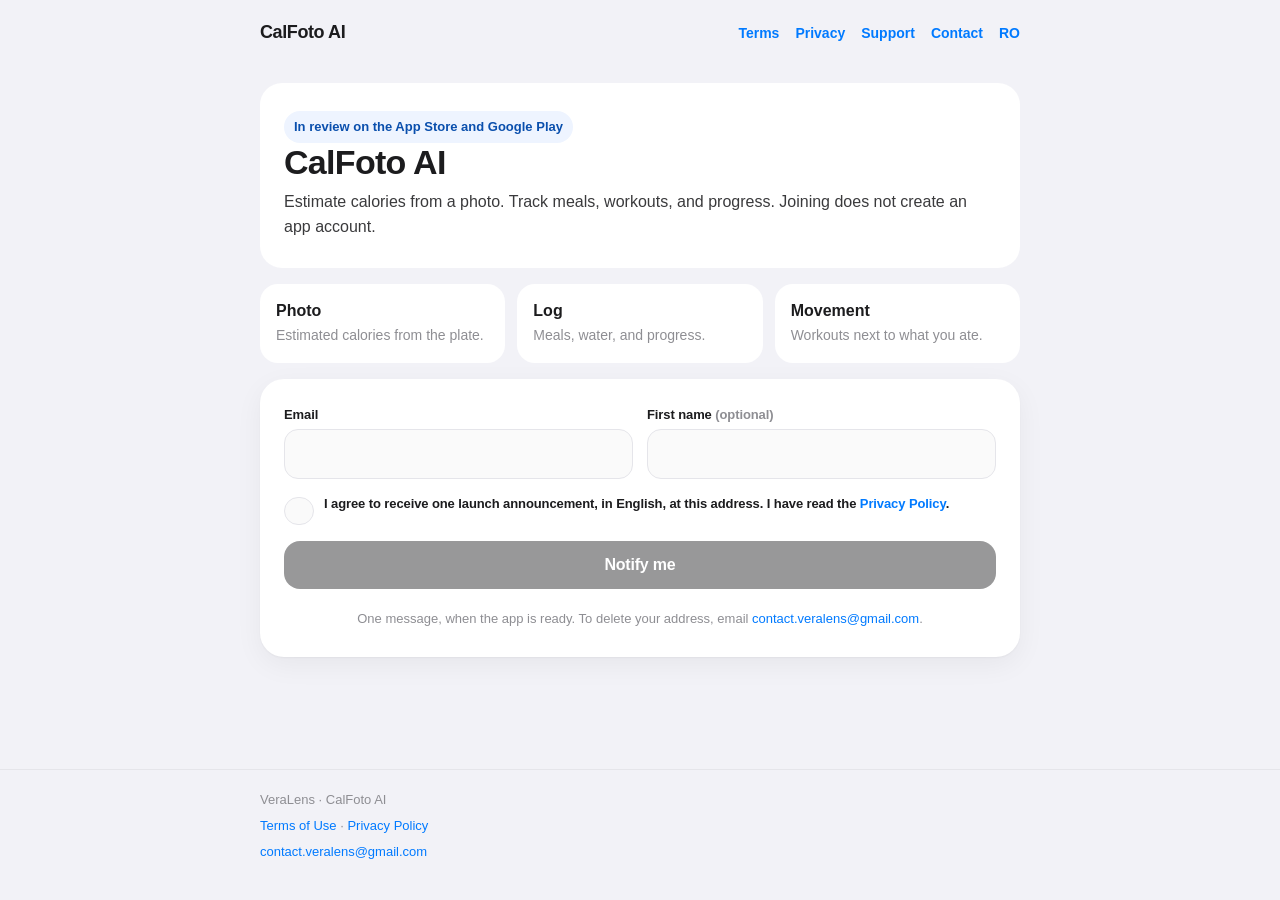
==== en/index.html @ f9f97021 "Add a free bilingual waiting list while the apps are in review. Co-authored-by: Cursor <cursoragent@" ====
<!DOCTYPE html>
<html lang="en">
  <head>
    <meta charset="UTF-8" />
    <meta name="viewport" content="width=device-width, initial-scale=1" />
    <title>CalFoto AI — waiting list</title>
    <meta
      name="description"
      content="Join the list to hear when CalFoto AI is available on the App Store and Google Play. The announcement is sent in English."
    />
    <link rel="canonical" href="https://veralens1.github.io/calfoto-ai/en/" />
    <link rel="alternate" hreflang="en" href="https://veralens1.github.io/calfoto-ai/en/" />
    <link rel="alternate" hreflang="ro" href="https://veralens1.github.io/calfoto-ai/ro/" />
    <link rel="stylesheet" href="../styles.css?v=9" />
  </head>
  <body>
    <div class="wrap">
      <header class="site-header">
        <a class="brand" href="./">CalFoto AI</a>
        <nav>
          <a href="../terms.html">Terms</a>
          <a href="../privacy.html">Privacy</a>
          <a href="../support.html">Support</a>
          <a href="../contact.html">Contact</a>
          <a href="../ro/" data-lang-switch hreflang="ro">RO</a>
        </nav>
      </header>
    </div>
    <main class="wrap">
      <section class="hero">
        <p class="status-pill">In review on the App Store and Google Play</p>
        <h1>CalFoto AI</h1>
        <p>
          Estimate calories from a photo. Track meals, workouts, and progress.
          Joining does not create an app account.
        </p>
      </section>

      <div class="cards">
        <div class="card">
          <strong>Photo</strong>
          <span>Estimated calories from the plate.</span>
        </div>
        <div class="card">
          <strong>Log</strong>
          <span>Meals, water, and progress.</span>
        </div>
        <div class="card">
          <strong>Movement</strong>
          <span>Workouts next to what you ate.</span>
        </div>
      </div>

      <form class="contact-form waitlist-form" data-waitlist data-locale="en" novalidate>
        <div data-banner role="status" hidden></div>
        <div class="contact-grid">
          <div class="field">
            <label for="email">Email</label>
            <input id="email" name="email" type="email" autocomplete="email" required maxlength="254" />
          </div>
          <div class="field">
            <label for="first_name">First name <span class="optional">(optional)</span></label>
            <input id="first_name" name="first_name" type="text" autocomplete="given-name" maxlength="80" />
          </div>
          <div class="field field-full">
            <label class="consent">
              <input name="consent" type="checkbox" required />
              <span>
                I agree to receive one launch announcement, in English, at this address.
                I have read the <a href="../privacy.html">Privacy Policy</a>.
              </span>
            </label>
          </div>
          <div class="field field-full">
            <button class="contact-submit" type="submit">Notify me</button>
            <p class="form-note">
              One message, when the app is ready. To delete your address, email
              <a href="mailto:contact.veralens@gmail.com">contact.veralens@gmail.com</a>.
            </p>
          </div>
        </div>
        <div class="hp" aria-hidden="true">
          <label for="website">Website</label>
          <input id="website" name="website" type="text" tabindex="-1" autocomplete="off" />
        </div>
        <input name="source" type="hidden" value="" />
      </form>
    </main>
    <footer class="site-footer">
      <div class="wrap">
        <p>VeraLens · CalFoto AI</p>
        <p><a href="../terms.html">Terms of Use</a> · <a href="../privacy.html">Privacy Policy</a></p>
        <p><a href="mailto:contact.veralens@gmail.com">contact.veralens@gmail.com</a></p>
      </div>
    </footer>
    <script src="../waitlist.js?v=1"></script>
  </body>
</html>
---- styles.css ----
:root {
  color-scheme: light;
  --bg: #f2f2f7;
  --card: #ffffff;
  --text: #1c1c1e;
  --muted: #8e8e93;
  --body: #3a3a3c;
  --link: #007aff;
  --line: #e5e5ea;
}

* { box-sizing: border-box; }

html, body {
  margin: 0;
  background: var(--bg);
  color: var(--text);
  font-family: -apple-system, BlinkMacSystemFont, "SF Pro Text", "Segoe UI", sans-serif;
}

body {
  min-height: 100vh;
  display: flex;
  flex-direction: column;
}

a { color: var(--link); text-decoration: none; }
a:hover { text-decoration: underline; }

.wrap {
  width: min(760px, calc(100% - 36px));
  margin: 0 auto;
}

.site-header {
  display: flex;
  align-items: center;
  justify-content: space-between;
  gap: 16px;
  padding: 22px 0 8px;
}

.brand {
  color: var(--text);
  font-weight: 800;
  letter-spacing: -0.4px;
  font-size: 18px;
  text-decoration: none;
}

nav {
  display: flex;
  flex-wrap: wrap;
  gap: 14px 16px;
  font-size: 14px;
  font-weight: 600;
}

main {
  flex: 1;
  padding: 12px 0 56px;
}

h1 {
  font-size: 32px;
  letter-spacing: -0.7px;
  margin: 28px 0 8px;
}

.updated, .lede {
  color: var(--muted);
  font-size: 15px;
  font-weight: 600;
  margin: 0 0 18px;
}

.lede { font-weight: 500; line-height: 1.5; }

h2 {
  font-size: 18px;
  margin: 28px 0 8px;
  letter-spacing: -0.2px;
}

p, li {
  color: var(--body);
  line-height: 1.55;
  margin: 0 0 12px;
  font-size: 16px;
}

ul { margin: 0 0 12px; padding-left: 20px; }

.hero {
  background: var(--card);
  border-radius: 22px;
  padding: 28px 24px;
  margin-top: 20px;
}

.hero h1 { margin: 0 0 8px; font-size: 34px; }
.hero p { margin: 0; }

.cards {
  display: grid;
  grid-template-columns: repeat(auto-fit, minmax(200px, 1fr));
  gap: 12px;
  margin-top: 16px;
}

.card {
  display: block;
  background: var(--card);
  border-radius: 18px;
  padding: 18px 16px;
  color: var(--text);
  text-decoration: none;
}

.card:hover { text-decoration: none; }
.card strong { display: block; font-size: 16px; margin-bottom: 6px; }
.card span { color: var(--muted); font-size: 14px; line-height: 1.4; }

.site-footer {
  border-top: 1px solid var(--line);
  padding: 20px 0 32px;
  color: var(--muted);
  font-size: 13px;
}

.site-footer p { color: var(--muted); font-size: 13px; margin: 0 0 6px; }

nav a[aria-current="page"] {
  color: var(--text);
  text-decoration: none;
  pointer-events: none;
}

/* Contact page */
.contact-page {
  max-width: 640px;
}

.contact-intro h1 {
  margin-bottom: 10px;
}

.contact-intro .lede {
  margin-bottom: 22px;
}

.contact-card,
.contact-form {
  display: block;
  background: var(--card);
  border-radius: 24px;
  padding: 28px 24px;
  box-shadow: 0 1px 2px rgba(0, 0, 0, 0.04), 0 8px 28px rgba(0, 0, 0, 0.05);
}

.contact-card-label {
  margin: 0 0 8px;
  font-size: 13px;
  font-weight: 650;
  color: var(--muted);
}

.contact-email {
  display: block;
  margin: 0 0 20px;
  font-size: 20px;
  font-weight: 700;
  letter-spacing: -0.3px;
  color: var(--text);
  word-break: break-word;
}

.contact-email:hover {
  color: var(--link);
  text-decoration: none;
}

.contact-grid {
  display: flex;
  flex-direction: column;
  gap: 16px;
}

@media (min-width: 560px) {
  .contact-grid {
    display: grid;
    grid-template-columns: 1fr 1fr;
    gap: 16px 14px;
  }

  .field-full {
    grid-column: 1 / -1;
  }
}

.field {
  display: flex;
  flex-direction: column;
  gap: 7px;
  min-width: 0;
}

.field label {
  font-size: 13px;
  font-weight: 650;
  letter-spacing: -0.1px;
  color: var(--text);
}

.contact-form input,
.contact-form select,
.contact-form textarea {
  display: block;
  width: 100%;
  margin: 0;
  border: 1px solid var(--line);
  border-radius: 14px;
  padding: 13px 14px;
  font: inherit;
  font-size: 16px;
  line-height: 1.35;
  color: var(--text);
  background: #fafafa;
  appearance: none;
  -webkit-appearance: none;
  transition: border-color 0.15s ease, background 0.15s ease, box-shadow 0.15s ease;
}

.contact-form textarea {
  resize: vertical;
  min-height: 160px;
}

.contact-form input::placeholder,
.contact-form textarea::placeholder {
  color: #aeaeb2;
}

.contact-form input:hover,
.contact-form select:hover,
.contact-form textarea:hover {
  background: #fff;
  border-color: #d2d2d7;
}

.contact-form input:focus,
.contact-form select:focus,
.contact-form textarea:focus {
  outline: none;
  background: #fff;
  border-color: var(--link);
  box-shadow: 0 0 0 4px rgba(0, 122, 255, 0.15);
}

.select-wrap {
  position: relative;
}

.select-wrap::after {
  content: "";
  position: absolute;
  right: 16px;
  top: 50%;
  width: 8px;
  height: 8px;
  border-right: 2px solid var(--muted);
  border-bottom: 2px solid var(--muted);
  transform: translateY(-65%) rotate(45deg);
  pointer-events: none;
}

.contact-form select {
  padding-right: 40px;
  cursor: pointer;
  background-image: none;
}

a.contact-submit,
.contact-submit {
  display: block;
  width: 100%;
  margin-top: 0;
  border: 0;
  border-radius: 16px;
  padding: 15px 18px;
  background: var(--text);
  color: #fff;
  font: inherit;
  font-size: 16px;
  font-weight: 700;
  letter-spacing: -0.2px;
  cursor: pointer;
  text-align: center;
  text-decoration: none;
  transition: transform 0.12s ease, opacity 0.12s ease;
  box-sizing: border-box;
}

a.contact-submit:hover,
.contact-submit:hover {
  opacity: 0.92;
  text-decoration: none;
  color: #fff;
}

.contact-submit:disabled {
  opacity: 1;
  cursor: default;
}

.contact-submit.is-sent {
  background: #1b7a45;
}

.contact-submit:active {
  transform: scale(0.985);
}

.contact-secondary {
  display: block;
  width: 100%;
  margin-top: 10px;
  border: 1px solid var(--line);
  border-radius: 16px;
  padding: 14px 18px;
  background: #fff;
  color: var(--text);
  font: inherit;
  font-size: 15px;
  font-weight: 650;
  cursor: pointer;
}

.contact-secondary:hover {
  background: #fafafa;
}

.form-note {
  margin: 14px 0 0;
  font-size: 13px;
  line-height: 1.45;
  color: var(--muted);
  text-align: center;
}

.contact-form .hp {
  position: absolute;
  left: -9999px;
  width: 1px;
  height: 1px;
  opacity: 0;
  pointer-events: none;
}

.sent-banner {
  background: #e8f8ef;
  color: #1b7a45;
  border-radius: 16px;
  padding: 16px 18px;
  font-weight: 600;
  margin: 0 0 18px;
  line-height: 1.45;
}

.sent-banner a {
  color: #1b7a45;
  text-decoration: underline;
}

.error-banner {
  background: #ffecec;
  color: #b42318;
  border-radius: 16px;
  padding: 16px 18px;
  font-weight: 600;
  margin: 0 0 18px;
  line-height: 1.45;
}

.status-pill {
  display: inline-block;
  margin: 0 0 14px;
  padding: 6px 10px;
  border-radius: 999px;
  background: #eef4ff;
  color: #0a4fad;
  font-size: 13px;
  font-weight: 700;
}

.waitlist-form {
  margin-top: 16px;
}

.optional {
  color: var(--muted);
  font-weight: 600;
}

.consent {
  display: flex;
  gap: 10px;
  align-items: flex-start;
  color: var(--body);
  font-size: 14px;
  font-weight: 500;
  line-height: 1.45;
}

.consent input {
  width: 18px;
  height: 18px;
  margin-top: 2px;
  flex: 0 0 auto;
  accent-color: #1c1c1e;
}

.contact-submit.is-waiting:disabled {
  opacity: 0.45;
  cursor: wait;
}

@media (max-width: 720px) {
  h1, .hero h1 { font-size: 28px; }
  .site-header {
    align-items: flex-start;
    flex-direction: column;
    gap: 12px;
  }
  nav { width: 100%; }
  .contact-card,
  .contact-form { padding: 22px 18px; }
}
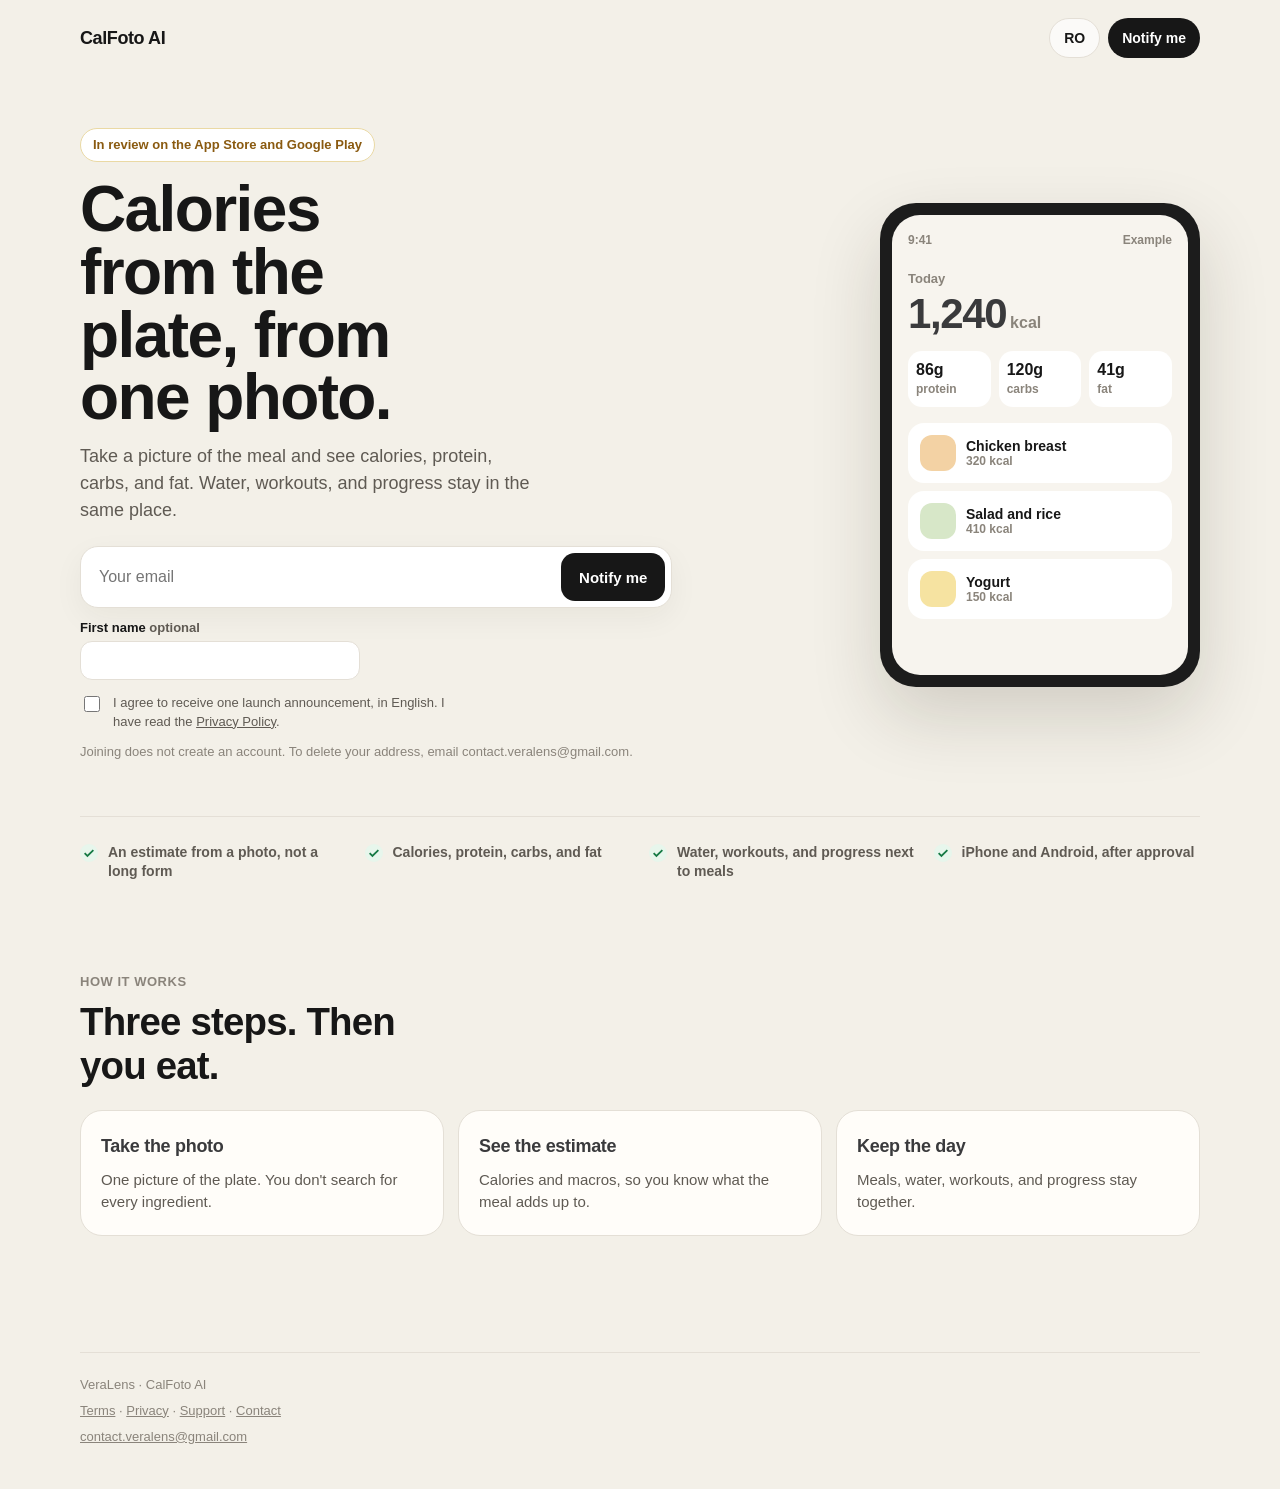
==== commit 9914b9fe: "Redesign the waiting list as a product page. Co-authored-by: Cursor <cursoragent@cursor.com>" ====
--- a/en/index.html
+++ b/en/index.html
@@ -6,93 +6,112 @@
     <title>CalFoto AI — waiting list</title>
     <meta
       name="description"
-      content="Join the list to hear when CalFoto AI is available on the App Store and Google Play. The announcement is sent in English."
+      content="Photograph your plate and see the calories. Join the list for CalFoto AI on the App Store and Google Play."
     />
     <link rel="canonical" href="https://veralens1.github.io/calfoto-ai/en/" />
     <link rel="alternate" hreflang="en" href="https://veralens1.github.io/calfoto-ai/en/" />
     <link rel="alternate" hreflang="ro" href="https://veralens1.github.io/calfoto-ai/ro/" />
-    <link rel="stylesheet" href="../styles.css?v=9" />
+    <link rel="stylesheet" href="../styles.css?v=11" />
   </head>
-  <body>
-    <div class="wrap">
-      <header class="site-header">
-        <a class="brand" href="./">CalFoto AI</a>
-        <nav>
-          <a href="../terms.html">Terms</a>
-          <a href="../privacy.html">Privacy</a>
-          <a href="../support.html">Support</a>
-          <a href="../contact.html">Contact</a>
-          <a href="../ro/" data-lang-switch hreflang="ro">RO</a>
-        </nav>
-      </header>
-    </div>
-    <main class="wrap">
-      <section class="hero">
-        <p class="status-pill">In review on the App Store and Google Play</p>
-        <h1>CalFoto AI</h1>
-        <p>
-          Estimate calories from a photo. Track meals, workouts, and progress.
-          Joining does not create an app account.
-        </p>
-      </section>
-
-      <div class="cards">
-        <div class="card">
-          <strong>Photo</strong>
-          <span>Estimated calories from the plate.</span>
-        </div>
-        <div class="card">
-          <strong>Log</strong>
-          <span>Meals, water, and progress.</span>
-        </div>
-        <div class="card">
-          <strong>Movement</strong>
-          <span>Workouts next to what you ate.</span>
-        </div>
+  <body class="landing">
+    <header class="land-bar">
+      <a class="land-logo" href="./">CalFoto AI</a>
+      <div class="land-bar-actions">
+        <a class="land-lang" href="../ro/" data-lang-switch hreflang="ro">RO</a>
+        <a class="land-bar-btn" href="#join">Notify me</a>
       </div>
-
-      <form class="contact-form waitlist-form" data-waitlist data-locale="en" novalidate>
-        <div data-banner role="status" hidden></div>
-        <div class="contact-grid">
-          <div class="field">
-            <label for="email">Email</label>
-            <input id="email" name="email" type="email" autocomplete="email" required maxlength="254" />
-          </div>
-          <div class="field">
-            <label for="first_name">First name <span class="optional">(optional)</span></label>
-            <input id="first_name" name="first_name" type="text" autocomplete="given-name" maxlength="80" />
-          </div>
-          <div class="field field-full">
-            <label class="consent">
+    </header>
+    <main>
+      <section class="land-hero">
+        <div class="land-copy">
+          <p class="land-eyebrow">In review on the App Store and Google Play</p>
+          <h1>Calories from the plate, from one photo.</h1>
+          <p class="land-lead">
+            Take a picture of the meal and see calories, protein, carbs, and fat.
+            Water, workouts, and progress stay in the same place.
+          </p>
+          <form id="join" class="land-form" data-waitlist data-locale="en" novalidate>
+            <div data-banner role="status" hidden></div>
+            <div class="land-join">
+              <label class="sr-only" for="email">Email</label>
+              <input id="email" name="email" type="email" autocomplete="email" required maxlength="254" placeholder="Your email" />
+              <button type="submit">Notify me</button>
+            </div>
+            <label class="land-name" for="first_name">
+              <span>First name <em>optional</em></span>
+              <input id="first_name" name="first_name" type="text" autocomplete="given-name" maxlength="80" />
+            </label>
+            <label class="land-consent">
               <input name="consent" type="checkbox" required />
               <span>
-                I agree to receive one launch announcement, in English, at this address.
+                I agree to receive one launch announcement, in English.
                 I have read the <a href="../privacy.html">Privacy Policy</a>.
               </span>
             </label>
-          </div>
-          <div class="field field-full">
-            <button class="contact-submit" type="submit">Notify me</button>
-            <p class="form-note">
-              One message, when the app is ready. To delete your address, email
-              <a href="mailto:contact.veralens@gmail.com">contact.veralens@gmail.com</a>.
-            </p>
+            <p class="land-note">Joining does not create an account. To delete your address, email contact.veralens@gmail.com.</p>
+            <div class="hp" aria-hidden="true">
+              <label for="website">Website</label>
+              <input id="website" name="website" type="text" tabindex="-1" autocomplete="off" />
+            </div>
+            <input name="source" type="hidden" value="" />
+          </form>
+        </div>
+        <div class="phone" aria-hidden="true">
+          <div class="phone-screen">
+            <div class="phone-top"><span>9:41</span><span>Example</span></div>
+            <p class="phone-hello">Today</p>
+            <p class="phone-kcal">1,240<span>kcal</span></p>
+            <div class="phone-macros">
+              <div><b>86g</b><span>protein</span></div>
+              <div><b>120g</b><span>carbs</span></div>
+              <div><b>41g</b><span>fat</span></div>
+            </div>
+            <div class="meal"><i class="a"></i><div><b>Chicken breast</b><span>320 kcal</span></div></div>
+            <div class="meal"><i class="b"></i><div><b>Salad and rice</b><span>410 kcal</span></div></div>
+            <div class="meal"><i class="c"></i><div><b>Yogurt</b><span>150 kcal</span></div></div>
           </div>
         </div>
-        <div class="hp" aria-hidden="true">
-          <label for="website">Website</label>
-          <input id="website" name="website" type="text" tabindex="-1" autocomplete="off" />
-        </div>
-        <input name="source" type="hidden" value="" />
-      </form>
+      </section>
+      <section class="land-points">
+        <ul>
+          <li>An estimate from a photo, not a long form</li>
+          <li>Calories, protein, carbs, and fat</li>
+          <li>Water, workouts, and progress next to meals</li>
+          <li>iPhone and Android, after approval</li>
+        </ul>
+      </section>
+      <section class="land-steps">
+        <p class="land-kicker">How it works</p>
+        <h2>Three steps. Then you eat.</h2>
+        <ol>
+          <li>
+            <strong>Take the photo</strong>
+            <span>One picture of the plate. You don't search for every ingredient.</span>
+          </li>
+          <li>
+            <strong>See the estimate</strong>
+            <span>Calories and macros, so you know what the meal adds up to.</span>
+          </li>
+          <li>
+            <strong>Keep the day</strong>
+            <span>Meals, water, workouts, and progress stay together.</span>
+          </li>
+        </ol>
+      </section>
     </main>
-    <footer class="site-footer">
-      <div class="wrap">
-        <p>VeraLens · CalFoto AI</p>
-        <p><a href="../terms.html">Terms of Use</a> · <a href="../privacy.html">Privacy Policy</a></p>
-        <p><a href="mailto:contact.veralens@gmail.com">contact.veralens@gmail.com</a></p>
-      </div>
+    <footer class="land-foot">
+      <p>VeraLens · CalFoto AI</p>
+      <p>
+        <a href="../terms.html">Terms</a>
+        ·
+        <a href="../privacy.html">Privacy</a>
+        ·
+        <a href="../support.html">Support</a>
+        ·
+        <a href="../contact.html">Contact</a>
+      </p>
+      <p><a href="mailto:contact.veralens@gmail.com">contact.veralens@gmail.com</a></p>
     </footer>
-    <script src="../waitlist.js?v=1"></script>
+    <script src="../waitlist.js?v=2"></script>
   </body>
 </html>
--- a/styles.css
+++ b/styles.css
@@ -436,3 +436,421 @@
   .contact-card,
   .contact-form { padding: 22px 18px; }
 }
+
+/* Waiting list product page */
+.landing {
+  --paper: #f3f0e8;
+  --ink: #171717;
+  --soft: #5f5a53;
+  --line: #e4dfd6;
+  --card: #fffdf9;
+  background: var(--paper);
+  color: var(--ink);
+}
+
+.landing a { color: inherit; }
+.landing a:hover { text-decoration: none; }
+
+.sr-only {
+  position: absolute;
+  width: 1px;
+  height: 1px;
+  padding: 0;
+  margin: -1px;
+  overflow: hidden;
+  clip: rect(0, 0, 0, 0);
+  white-space: nowrap;
+  border: 0;
+}
+
+.land-bar {
+  width: min(1120px, calc(100% - 40px));
+  margin: 0 auto;
+  padding: 18px 0;
+  display: flex;
+  align-items: center;
+  justify-content: space-between;
+  gap: 16px;
+}
+
+.land-logo {
+  font-weight: 760;
+  letter-spacing: -0.4px;
+  font-size: 18px;
+}
+
+.land-bar-actions {
+  display: flex;
+  align-items: center;
+  gap: 8px;
+}
+
+.land-lang,
+.land-bar-btn {
+  display: inline-flex;
+  align-items: center;
+  justify-content: center;
+  min-height: 40px;
+  padding: 0 14px;
+  border-radius: 999px;
+  font-size: 14px;
+  font-weight: 650;
+}
+
+.land-lang {
+  background: rgba(255, 255, 255, 0.7);
+  border: 1px solid var(--line);
+}
+
+.landing a.land-bar-btn {
+  background: #171717;
+  color: #fff;
+}
+
+.land-hero {
+  width: min(1120px, calc(100% - 40px));
+  margin: 12px auto 0;
+  display: grid;
+  grid-template-columns: minmax(0, 1.05fr) minmax(280px, 0.85fr);
+  gap: 48px;
+  align-items: center;
+  padding: 28px 0 18px;
+}
+
+.land-eyebrow {
+  display: inline-flex;
+  margin: 0 0 16px;
+  padding: 6px 12px;
+  border-radius: 999px;
+  background: #fff;
+  border: 1px solid #ead9a4;
+  color: #8a5a10;
+  font-size: 13px;
+  font-weight: 700;
+}
+
+.landing h1 {
+  margin: 0 0 14px;
+  max-width: 11ch;
+  font-size: clamp(40px, 5vw, 64px);
+  line-height: 0.98;
+  letter-spacing: -1.6px;
+  font-weight: 760;
+}
+
+.land-lead {
+  margin: 0 0 22px;
+  max-width: 46ch;
+  color: var(--soft);
+  font-size: 18px;
+  line-height: 1.5;
+}
+
+.land-form { scroll-margin-top: 20px; }
+
+.land-join {
+  display: flex;
+  gap: 8px;
+  padding: 6px;
+  background: #fff;
+  border: 1px solid var(--line);
+  border-radius: 18px;
+  box-shadow: 0 10px 30px rgba(40, 30, 10, 0.05);
+}
+
+.land-join input {
+  flex: 1;
+  min-width: 0;
+  border: 0;
+  background: transparent;
+  padding: 12px 12px;
+  font: inherit;
+  font-size: 16px;
+  color: var(--ink);
+}
+
+.land-join:focus-within {
+  border-color: #171717;
+  box-shadow: 0 0 0 4px rgba(23, 23, 23, 0.08);
+}
+
+.land-join input:focus { outline: none; }
+
+.land-join button {
+  border: 0;
+  border-radius: 14px;
+  padding: 0 18px;
+  min-height: 48px;
+  background: #171717;
+  color: #fff;
+  font: inherit;
+  font-size: 15px;
+  font-weight: 700;
+  cursor: pointer;
+  white-space: nowrap;
+}
+
+.land-join button:disabled { opacity: 0.65; cursor: wait; }
+
+.land-name {
+  display: flex;
+  flex-direction: column;
+  gap: 6px;
+  margin-top: 12px;
+  max-width: 280px;
+  font-size: 13px;
+  font-weight: 650;
+}
+
+.land-name em {
+  color: var(--soft);
+  font-style: normal;
+  font-weight: 550;
+}
+
+.land-name input,
+.landing .land-form input[type="text"] {
+  border: 1px solid var(--line);
+  background: #fff;
+  border-radius: 12px;
+  padding: 10px 12px;
+  font: inherit;
+  font-size: 15px;
+  font-weight: 500;
+}
+
+.land-consent {
+  display: flex;
+  gap: 10px;
+  align-items: flex-start;
+  margin-top: 14px;
+  max-width: 52ch;
+  color: var(--soft);
+  font-size: 13px;
+  font-weight: 500;
+  line-height: 1.45;
+}
+
+.land-consent input {
+  width: 16px;
+  height: 16px;
+  margin-top: 2px;
+  flex: 0 0 auto;
+  accent-color: #171717;
+}
+
+.land-consent a { text-decoration: underline; }
+
+.land-note {
+  margin: 10px 0 0;
+  color: #8a847b;
+  font-size: 13px;
+}
+
+.landing .sent-banner,
+.landing .error-banner { margin-bottom: 12px; }
+
+.phone {
+  justify-self: end;
+  width: min(320px, 100%);
+  padding: 12px;
+  border-radius: 36px;
+  background: #1c1c1c;
+  box-shadow: 0 30px 70px rgba(40, 30, 10, 0.16);
+}
+
+.phone-screen {
+  background: #f7f4ee;
+  border-radius: 28px;
+  padding: 18px 16px 16px;
+  min-height: 460px;
+}
+
+.phone-top {
+  display: flex;
+  justify-content: space-between;
+  font-size: 12px;
+  font-weight: 700;
+  color: #8a847b;
+}
+
+.phone-hello {
+  margin: 22px 0 4px;
+  font-size: 13px;
+  font-weight: 650;
+  color: #8a847b;
+}
+
+.phone-kcal {
+  margin: 0;
+  font-size: 42px;
+  letter-spacing: -1.4px;
+  font-weight: 760;
+  line-height: 1;
+}
+
+.phone-kcal span {
+  margin-left: 4px;
+  font-size: 16px;
+  letter-spacing: 0;
+  color: #8a847b;
+}
+
+.phone-macros {
+  display: grid;
+  grid-template-columns: repeat(3, 1fr);
+  gap: 8px;
+  margin: 16px 0;
+}
+
+.phone-macros div {
+  background: #fff;
+  border-radius: 14px;
+  padding: 10px 8px;
+}
+
+.phone-macros b { display: block; font-size: 16px; }
+.phone-macros span { color: #8a847b; font-size: 12px; font-weight: 650; }
+
+.meal {
+  display: flex;
+  gap: 10px;
+  align-items: center;
+  background: #fff;
+  border-radius: 16px;
+  padding: 12px;
+  margin-top: 8px;
+}
+
+.meal i {
+  width: 36px;
+  height: 36px;
+  border-radius: 12px;
+  display: block;
+  flex: 0 0 auto;
+}
+
+.meal i.a { background: #f3d2a4; }
+.meal i.b { background: #d7e7c8; }
+.meal i.c { background: #f6e3a1; }
+
+.meal b, .meal span { display: block; }
+.meal b { font-size: 14px; }
+.meal span { color: #8a847b; font-size: 12px; font-weight: 600; }
+
+.land-points {
+  width: min(1120px, calc(100% - 40px));
+  margin: 36px auto 0;
+  padding: 8px 0 8px;
+  border-top: 1px solid var(--line);
+}
+
+.land-points ul {
+  list-style: none;
+  display: grid;
+  grid-template-columns: repeat(4, 1fr);
+  gap: 18px;
+  margin: 18px 0;
+  padding: 0;
+}
+
+.land-points li {
+  display: flex;
+  gap: 10px;
+  align-items: flex-start;
+  color: var(--soft);
+  font-size: 14px;
+  line-height: 1.4;
+  font-weight: 600;
+}
+
+.land-points li::before {
+  content: "";
+  width: 18px;
+  height: 18px;
+  margin-top: 1px;
+  flex: 0 0 auto;
+  border-radius: 50%;
+  background: #e7f6ec url("data:image/svg+xml,%3Csvg xmlns='http://www.w3.org/2000/svg' viewBox='0 0 16 16'%3E%3Cpath fill='none' stroke='%23167a45' stroke-width='2' d='M3 8.2 6.2 11.4 13 4.6'/%3E%3C/svg%3E") center / 14px no-repeat;
+}
+
+.land-steps {
+  width: min(1120px, calc(100% - 40px));
+  margin: 10px auto 0;
+  padding: 42px 0 20px;
+}
+
+.land-kicker {
+  margin: 0 0 8px;
+  color: #8a847b;
+  font-size: 13px;
+  font-weight: 750;
+  letter-spacing: 0.04em;
+  text-transform: uppercase;
+}
+
+.landing h2 {
+  margin: 0 0 22px;
+  font-size: clamp(28px, 3vw, 40px);
+  letter-spacing: -0.8px;
+  max-width: 16ch;
+}
+
+.land-steps ol {
+  list-style: none;
+  display: grid;
+  grid-template-columns: repeat(3, 1fr);
+  gap: 14px;
+  margin: 0;
+  padding: 0;
+}
+
+.land-steps li {
+  background: #fffdf9;
+  border: 1px solid var(--line);
+  border-radius: 22px;
+  padding: 22px 20px;
+}
+
+.land-steps strong {
+  display: block;
+  margin-bottom: 8px;
+  font-size: 18px;
+  letter-spacing: -0.3px;
+}
+
+.land-steps span {
+  display: block;
+  color: var(--soft);
+  font-size: 15px;
+  line-height: 1.45;
+}
+
+.land-foot {
+  width: min(1120px, calc(100% - 40px));
+  margin: 28px auto 0;
+  padding: 22px 0 36px;
+  border-top: 1px solid var(--line);
+  color: #8a847b;
+  font-size: 13px;
+}
+
+.land-foot p { margin: 0 0 6px; color: #8a847b; font-size: 13px; }
+.land-foot a { text-decoration: underline; }
+
+.landing .hp {
+  position: absolute;
+  left: -9999px;
+  width: 1px;
+  height: 1px;
+  overflow: hidden;
+}
+
+@media (max-width: 860px) {
+  .land-hero,
+  .land-points ul,
+  .land-steps ol { grid-template-columns: 1fr; }
+  .phone { justify-self: center; }
+  .landing h1 { max-width: none; }
+  .land-hero { padding-top: 8px; gap: 28px; }
+}
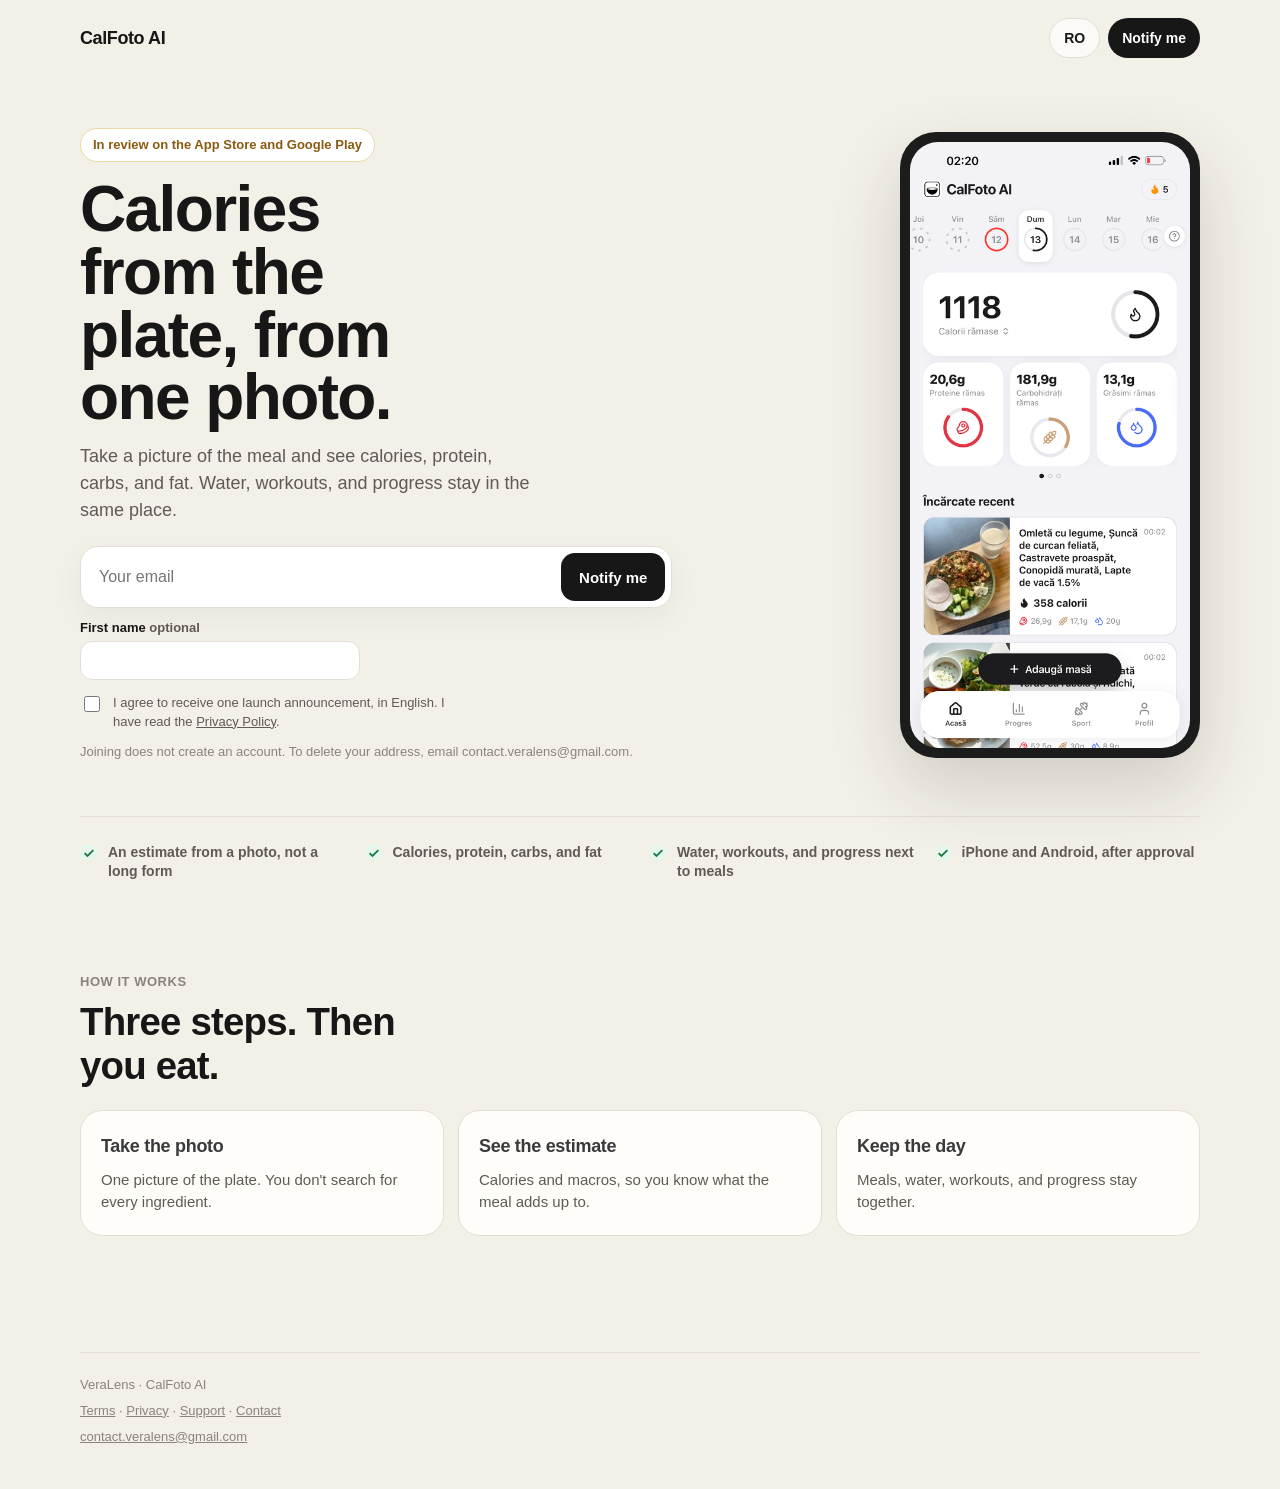
==== commit fc834422: "Show the real app screen on both waiting list pages. Co-authored-by: Cursor <cursoragent@cursor.com>" ====
--- a/en/index.html
+++ b/en/index.html
@@ -11,7 +11,7 @@
     <link rel="canonical" href="https://veralens1.github.io/calfoto-ai/en/" />
     <link rel="alternate" hreflang="en" href="https://veralens1.github.io/calfoto-ai/en/" />
     <link rel="alternate" hreflang="ro" href="https://veralens1.github.io/calfoto-ai/ro/" />
-    <link rel="stylesheet" href="../styles.css?v=11" />
+    <link rel="stylesheet" href="../styles.css?v=12" />
   </head>
   <body class="landing">
     <header class="land-bar">
@@ -56,20 +56,8 @@
             <input name="source" type="hidden" value="" />
           </form>
         </div>
-        <div class="phone" aria-hidden="true">
-          <div class="phone-screen">
-            <div class="phone-top"><span>9:41</span><span>Example</span></div>
-            <p class="phone-hello">Today</p>
-            <p class="phone-kcal">1,240<span>kcal</span></p>
-            <div class="phone-macros">
-              <div><b>86g</b><span>protein</span></div>
-              <div><b>120g</b><span>carbs</span></div>
-              <div><b>41g</b><span>fat</span></div>
-            </div>
-            <div class="meal"><i class="a"></i><div><b>Chicken breast</b><span>320 kcal</span></div></div>
-            <div class="meal"><i class="b"></i><div><b>Salad and rice</b><span>410 kcal</span></div></div>
-            <div class="meal"><i class="c"></i><div><b>Yogurt</b><span>150 kcal</span></div></div>
-          </div>
+        <div class="phone">
+          <img src="../images/app-home.png" alt="The CalFoto AI home screen: calories left, protein, carbs, fat, and the meal just logged." />
         </div>
       </section>
       <section class="land-points">
--- a/styles.css
+++ b/styles.css
@@ -652,91 +652,19 @@
 
 .phone {
   justify-self: end;
-  width: min(320px, 100%);
-  padding: 12px;
+  width: min(300px, 100%);
+  padding: 10px;
   border-radius: 36px;
   background: #1c1c1c;
   box-shadow: 0 30px 70px rgba(40, 30, 10, 0.16);
 }
 
-.phone-screen {
-  background: #f7f4ee;
+.phone img {
+  display: block;
+  width: 100%;
+  height: auto;
   border-radius: 28px;
-  padding: 18px 16px 16px;
-  min-height: 460px;
-}
-
-.phone-top {
-  display: flex;
-  justify-content: space-between;
-  font-size: 12px;
-  font-weight: 700;
-  color: #8a847b;
-}
-
-.phone-hello {
-  margin: 22px 0 4px;
-  font-size: 13px;
-  font-weight: 650;
-  color: #8a847b;
-}
-
-.phone-kcal {
-  margin: 0;
-  font-size: 42px;
-  letter-spacing: -1.4px;
-  font-weight: 760;
-  line-height: 1;
-}
-
-.phone-kcal span {
-  margin-left: 4px;
-  font-size: 16px;
-  letter-spacing: 0;
-  color: #8a847b;
-}
-
-.phone-macros {
-  display: grid;
-  grid-template-columns: repeat(3, 1fr);
-  gap: 8px;
-  margin: 16px 0;
-}
-
-.phone-macros div {
-  background: #fff;
-  border-radius: 14px;
-  padding: 10px 8px;
-}
-
-.phone-macros b { display: block; font-size: 16px; }
-.phone-macros span { color: #8a847b; font-size: 12px; font-weight: 650; }
-
-.meal {
-  display: flex;
-  gap: 10px;
-  align-items: center;
-  background: #fff;
-  border-radius: 16px;
-  padding: 12px;
-  margin-top: 8px;
-}
-
-.meal i {
-  width: 36px;
-  height: 36px;
-  border-radius: 12px;
-  display: block;
-  flex: 0 0 auto;
-}
-
-.meal i.a { background: #f3d2a4; }
-.meal i.b { background: #d7e7c8; }
-.meal i.c { background: #f6e3a1; }
-
-.meal b, .meal span { display: block; }
-.meal b { font-size: 14px; }
-.meal span { color: #8a847b; font-size: 12px; font-weight: 600; }
+}
 
 .land-points {
   width: min(1120px, calc(100% - 40px));
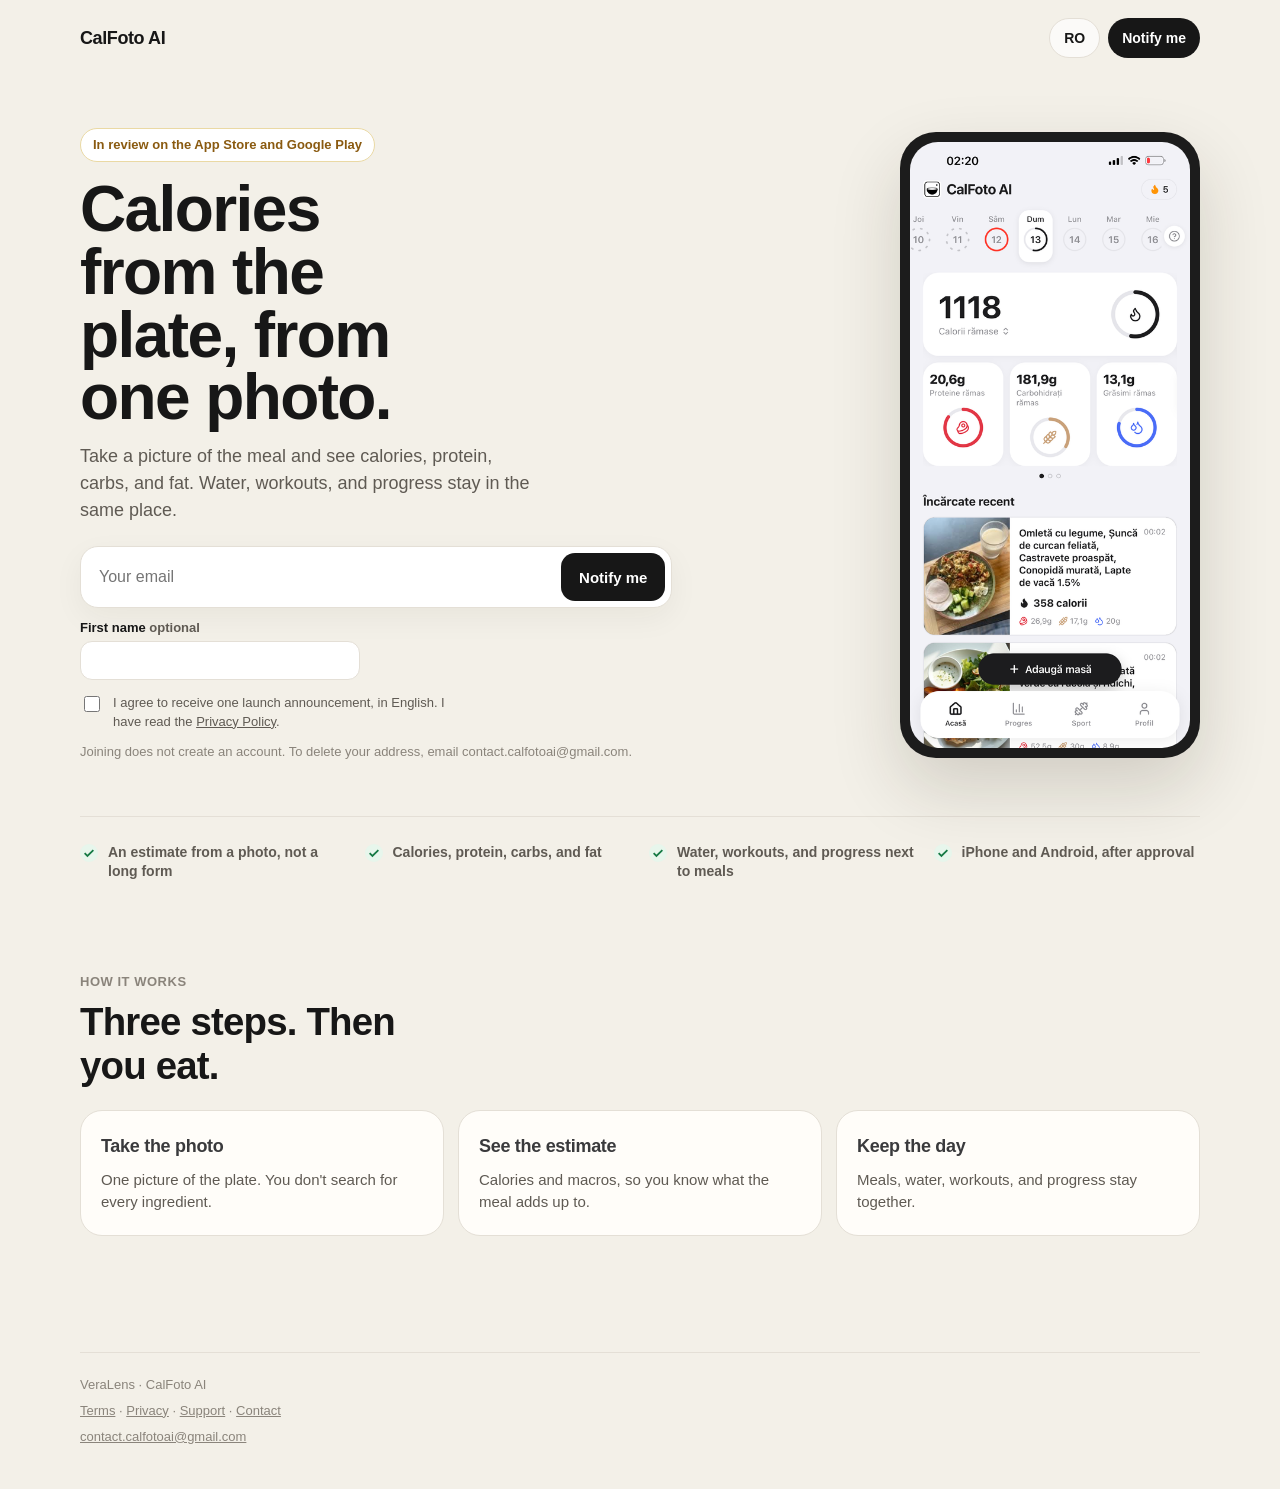
==== commit 586e7606: "Show the CalFoto contact address and Health Connect on the public pages. The legal and waiting-list " ====
--- a/en/index.html
+++ b/en/index.html
@@ -48,7 +48,7 @@
                 I have read the <a href="../privacy.html">Privacy Policy</a>.
               </span>
             </label>
-            <p class="land-note">Joining does not create an account. To delete your address, email contact.veralens@gmail.com.</p>
+            <p class="land-note">Joining does not create an account. To delete your address, email contact.calfotoai@gmail.com.</p>
             <div class="hp" aria-hidden="true">
               <label for="website">Website</label>
               <input id="website" name="website" type="text" tabindex="-1" autocomplete="off" />
@@ -98,7 +98,7 @@
         ·
         <a href="../contact.html">Contact</a>
       </p>
-      <p><a href="mailto:contact.veralens@gmail.com">contact.veralens@gmail.com</a></p>
+      <p><a href="mailto:contact.calfotoai@gmail.com">contact.calfotoai@gmail.com</a></p>
     </footer>
     <script src="../waitlist.js?v=2"></script>
   </body>
